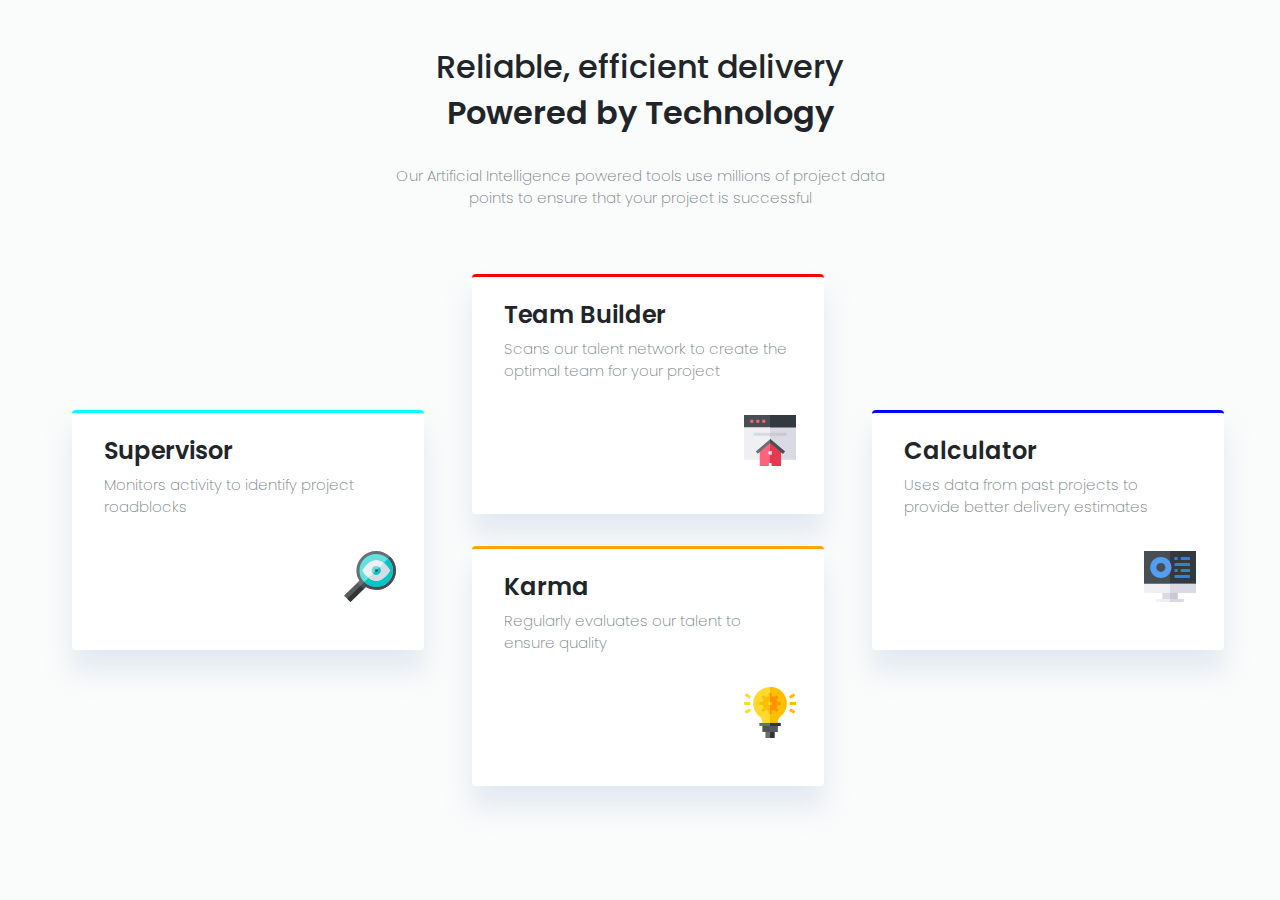
==== index.html @ 7c9c8013 "Update index.html" ====
<!DOCTYPE html>
<html lang="en">

<head>
  <meta charset="UTF-8">
  <meta name="viewport" content="width=device-width, initial-scale=1.0"> <!-- displays site properly based on user's device -->

  <link rel="icon" type="image/png" sizes="32x32" href="./images/favicon-32x32.png">

  <!-- Bootstrap -->

  <link rel="stylesheet" href="https://stackpath.bootstrapcdn.com/bootstrap/4.4.1/css/bootstrap.min.css" integrity="sha384-Vkoo8x4CGsO3+Hhxv8T/Q5PaXtkKtu6ug5TOeNV6gBiFeWPGFN9MuhOf23Q9Ifjh" crossorigin="anonymous">

  <!-- CSS Stylesheet -->

  <link rel="stylesheet" href="styles.css" />

  <!-- Google Fonts -->

  <link href="https://fonts.googleapis.com/css2?family=Poppins:wght@300;600&display=swap" rel="stylesheet">

  <title>Frontend Mentor | Four card feature section</title>

</head>

<body>

  <section id="title">

    <h2>Reliable, efficient delivery</h2>
    <h2 class="bold-header">Powered by Technology</h2>

    <p class="header-statement">
      Our Artificial Intelligence powered tools use millions of project data
      points to ensure that your project is successful
    </p>

  </section>

  <!-- CARDS -->

  <section id="boxes">

    <div class="container-left">

      <div class="box box-supervisor">
        <div class="content supervisor">
          <h4>Supervisor</h4>
          <p>Monitors activity to identify project roadblocks</p>
          <img class="supervisor-img" src="icon-supervisor.svg" />
        </div>
      </div>

    </div>

    <div class="container-middle">

      <div class="box box-teambuilder">
        <div class="content teambuilder">
          <h4>Team Builder</h4>
          <p>Scans our talent network to create the optimal team for your project</p>
          <img class="teambuilder-img" src="icon-team-builder.svg" />
        </div>
      </div>

      <div class="box box-karma">
        <div class="content karma">
          <h4>Karma</h4>
          <p>Regularly evaluates our talent to ensure quality</p>
          <img class="karma-img" src="icon-karma.svg" />
        </div>
      </div>

    </div>

    <div class="container-right">

      <div class="box box-calculator">
        <div class="content calculator">
          <h4>Calculator</h4>
          <p>Uses data from past projects to provide better delivery estimates</p>
          <img class="calculator-img" src="icon-calculator.svg" />
        </div>
      </div>

    </div>

  </section>

</body>

</html>
---- styles.css ----
body {
  background-color: hsla(228, 6%, 66%, 0.05);
  text-align: center;
  font-family: 'Poppins', sans-serif;
}

p {
  color: #758184;
  font-weight: 200;
  font-size: 15px;
}

h4 {
  font-weight: 600;
}

/* TITLE */

#title {
  display: flex;
  flex-direction: column;
  align-items: center;
  justify-content: center;
  padding: 3em;
}

.bold-header {
  font-weight: 600;
  margin-bottom: 1em;
}

.header-statement {
  max-width: 35em;
}

/* CARDS */

#boxes {
  display: flex;
  flex-direction: row;
  align-items: center;
  justify-content: center;
  text-align: left;
}

img {
  width: 18%;
  margin-top: 1em;
  position: relative;
  left: 15em;
}

.box {
  background-color: #fff;
  width: 22em;
  height: 15em;
  margin: auto 1em 2em 2em;
  border: solid 0;
  border-top: solid 0.2em;
  border-radius: 0.25rem;
  box-shadow: 0 1.3rem 1.5rem 0 rgba(216, 226, 236, 0.7);
}

.content {
  padding: 2em;
  padding-top: 1.5em;
}

.box-supervisor {
  border-top-color: Cyan;
}

.box-teambuilder {
  border-top-color: Red;
}

.box-karma {
  border-top-color: Orange;
}

.box-calculator {
  border-top-color: Blue;
}

@media (max-width: 800px) {
  #boxes {
    display: flex;
    flex-direction: column;
    align-items: center;
    justify-content: center;
    text-align: left;
  }
}
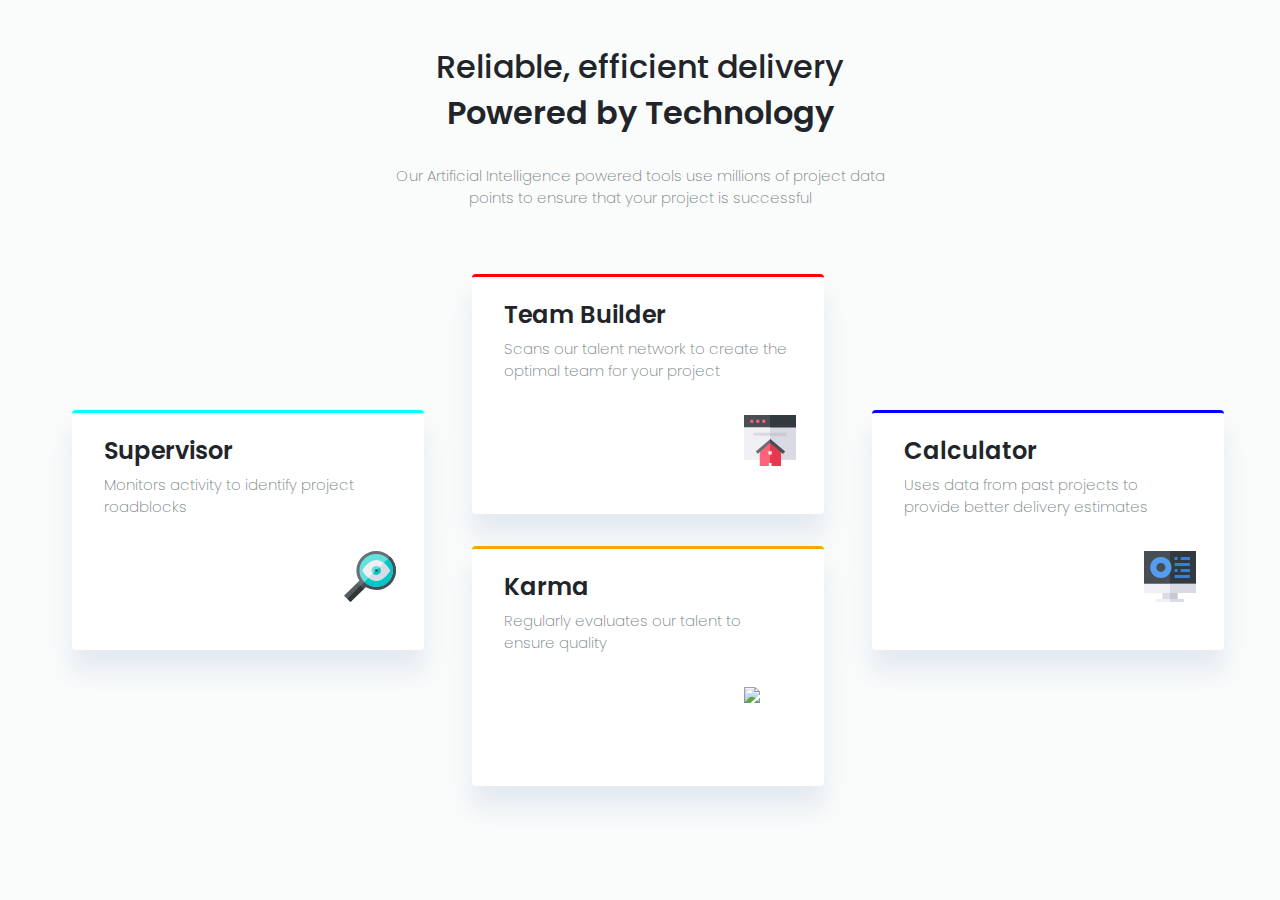
==== commit deba36df: "Update index.html" ====
--- a/index.html
+++ b/index.html
@@ -67,7 +67,7 @@
         <div class="content karma">
           <h4>Karma</h4>
           <p>Regularly evaluates our talent to ensure quality</p>
-          <img class="karma-img" src="icon-karma.svg" />
+          <img class="karma-img" src="https://raw.githubusercontent.com/Arash-11/Four-Card-Feature-Section/master/icon-karma.svg" />
         </div>
       </div>
 
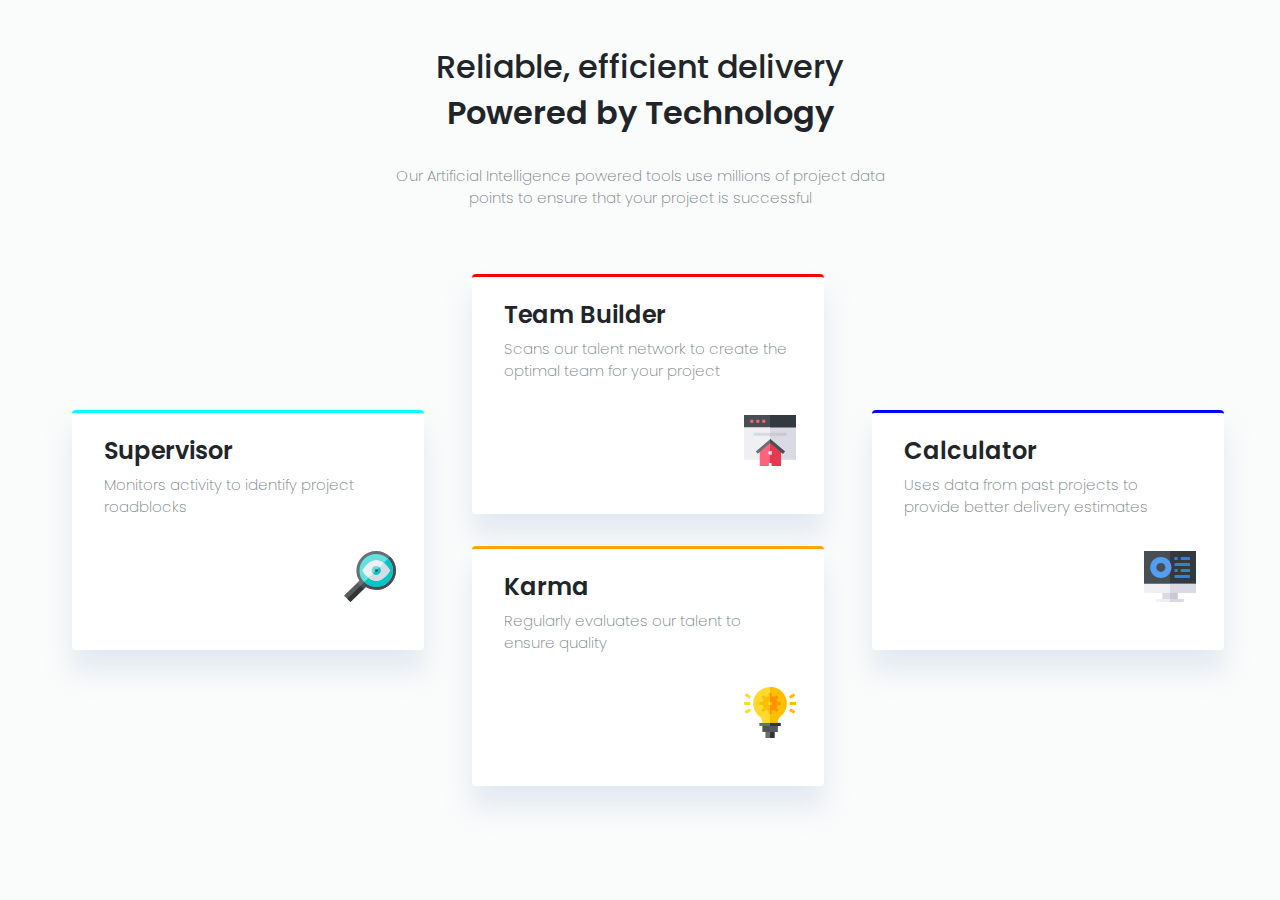
==== commit 677c051b: "Update index.html" ====
--- a/index.html
+++ b/index.html
@@ -67,7 +67,7 @@
         <div class="content karma">
           <h4>Karma</h4>
           <p>Regularly evaluates our talent to ensure quality</p>
-          <img class="karma-img" src="https://raw.githubusercontent.com/Arash-11/Four-Card-Feature-Section/master/icon-karma.svg" />
+          <img class="karma-img" src="icon-karma.svg" />
         </div>
       </div>
 
